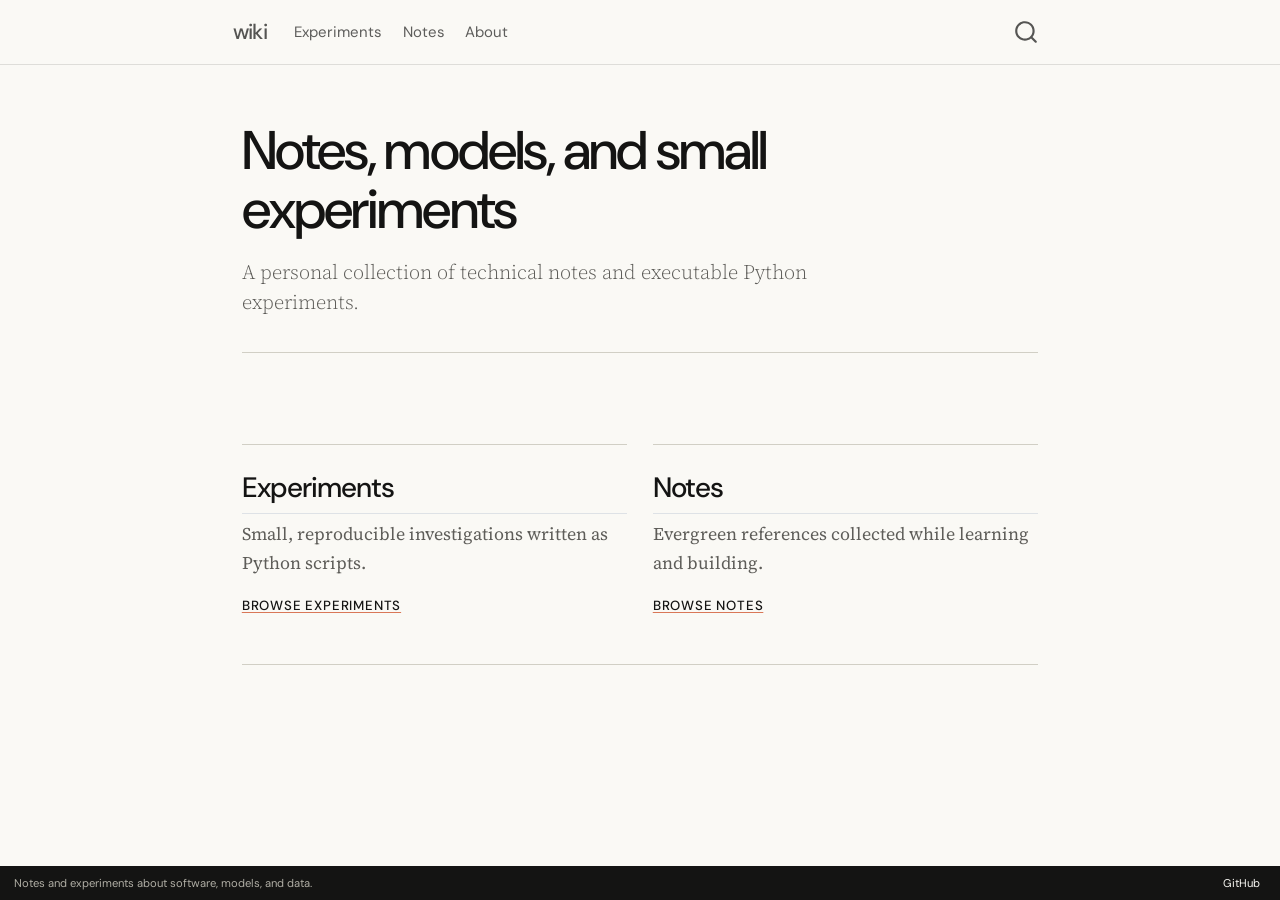
==== docs/index.html @ febb71d8 "change structure to contain web in docs folder" ====
<!DOCTYPE html>
<html xmlns="http://www.w3.org/1999/xhtml" lang="en" xml:lang="en"><head>

<meta charset="utf-8">
<meta name="generator" content="quarto-1.10.18">

<meta name="viewport" content="width=device-width, initial-scale=1.0, user-scalable=yes">


<title>Notes, models, and small experiments – wiki</title>
<style>
/* Default styles provided by pandoc.
** See https://pandoc.org/MANUAL.html#variables-for-html for config info.
*/
span.smallcaps{font-variant: small-caps;}
div.columns{display: flex; gap: 1.5em;}
div.column{flex: auto;}
@media screen {
div.columns{gap: min(4vw, 1.5em);}
div.column{overflow-x: auto;}
}
div.hanging-indent{margin-left: 1.5em; text-indent: -1.5em;}
ul.task-list{list-style: none;}
ul.task-list li input[type="checkbox"] {
  width: 0.8em;
  margin: 0 0.8em 0.2em -1em; /* quarto-specific, see https://github.com/quarto-dev/quarto-cli/issues/4556 */ 
  vertical-align: middle;
}
</style>


<script src="site_libs/quarto-nav/quarto-nav.js"></script>
<script src="site_libs/quarto-nav/headroom.min.js"></script>
<script src="site_libs/clipboard/clipboard.min.js"></script>
<script src="site_libs/quarto-search/autocomplete.umd.js"></script>
<script src="site_libs/quarto-search/fuse.min.js"></script>
<script src="site_libs/quarto-search/quarto-search.js"></script>
<meta name="quarto:offset" content="./">
<script src="site_libs/quarto-html/quarto.js" type="module"></script>
<script src="site_libs/quarto-html/tabsets/tabsets.js" type="module"></script>
<script src="site_libs/quarto-html/popper.min.js"></script>
<script src="site_libs/quarto-html/tippy.umd.min.js"></script>
<script src="site_libs/quarto-html/anchor.min.js"></script>
<link href="site_libs/quarto-html/tippy.css" rel="stylesheet">
<link href="site_libs/quarto-html/quarto-syntax-highlighting-64a204ab8560d761af7679ceaba22944.css" rel="stylesheet" id="quarto-text-highlighting-styles">
<script src="site_libs/bootstrap/bootstrap.min.js"></script>
<link href="site_libs/bootstrap/bootstrap-icons.css" rel="stylesheet">
<link href="site_libs/bootstrap/bootstrap-49ee457823c5891780f98212ec73e5d5.min.css" rel="stylesheet" append-hash="true" id="quarto-bootstrap" data-mode="light">
<script id="quarto-search-options" type="application/json">{
  "location": "navbar",
  "copy-button": false,
  "collapse-after": 3,
  "panel-placement": "end",
  "type": "overlay",
  "limit": 50,
  "keyboard-shortcut": [
    "f",
    "/",
    "s"
  ],
  "show-item-context": false,
  "language": {
    "search-no-results-text": "No results",
    "search-matching-documents-text": "matching documents",
    "search-copy-link-title": "Copy link to search",
    "search-hide-matches-text": "Hide additional matches",
    "search-more-match-text": "more match in this document",
    "search-more-matches-text": "more matches in this document",
    "search-clear-button-title": "Clear",
    "search-text-placeholder": "",
    "search-detached-cancel-button-title": "Cancel",
    "search-submit-button-title": "Submit",
    "search-label": "Search"
  }
}</script>


<link rel="stylesheet" href="styles.css">
</head>

<body class="nav-fixed fullcontent quarto-light">

<div id="quarto-search-results"></div>
  <header id="quarto-header" class="headroom fixed-top">
    <nav class="navbar navbar-expand-lg " data-bs-theme="dark">
      <div class="navbar-container container-fluid">
      <div class="navbar-brand-container mx-auto">
    <a class="navbar-brand" href="./index.html">
    <span class="navbar-title">wiki</span>
    </a>
  </div>
            <div id="quarto-search" class="" title="Search"></div>
          <button class="navbar-toggler" type="button" data-bs-toggle="collapse" data-bs-target="#navbarCollapse" aria-controls="navbarCollapse" role="menu" aria-expanded="false" aria-label="Toggle navigation" onclick="if (window.quartoToggleHeadroom) { window.quartoToggleHeadroom(); }">
  <span class="navbar-toggler-icon"></span>
</button>
          <div class="collapse navbar-collapse" id="navbarCollapse">
            <ul class="navbar-nav navbar-nav-scroll me-auto">
  <li class="nav-item">
    <a class="nav-link" href="./experiments/index.html"> 
<span class="menu-text">Experiments</span></a>
  </li>  
  <li class="nav-item">
    <a class="nav-link" href="./notes/index.html"> 
<span class="menu-text">Notes</span></a>
  </li>  
  <li class="nav-item">
    <a class="nav-link" href="./about.html"> 
<span class="menu-text">About</span></a>
  </li>  
</ul>
          </div> <!-- /navcollapse -->
            <div class="quarto-navbar-tools">
</div>
      </div> <!-- /container-fluid -->
    </nav>
</header>
<!-- content -->
<div id="quarto-content" class="quarto-container page-columns page-rows-contents page-layout-article page-navbar">
<!-- sidebar -->
<!-- margin-sidebar -->
    
<!-- main -->
<main class="content" id="quarto-document-content">

<header id="title-block-header" class="quarto-title-block default">
<div class="quarto-title">
<h1 class="title">Notes, models, and small experiments</h1>
<p class="subtitle lead">A personal collection of technical notes and executable Python experiments.</p>
</div>



<div class="quarto-title-meta">

    
  
    
  </div>
  


</header>


<div class="home-sections">
<div class="grid">
<section id="experiments" class="level2 g-col-12 g-col-md-6">
<h2 class="anchored" data-anchor-id="experiments">Experiments</h2>
<p>Small, reproducible investigations written as Python scripts.</p>
<p><a href="experiments/">Browse experiments</a></p>
</section>
<section id="notes" class="level2 g-col-12 g-col-md-6">
<h2 class="anchored" data-anchor-id="notes">Notes</h2>
<p>Evergreen references collected while learning and building.</p>
<p><a href="notes/">Browse notes</a></p>
</section>
</div>
</div>



</main> <!-- /main -->
<script id="quarto-html-after-body" type="application/javascript">
  window.document.addEventListener("DOMContentLoaded", function (event) {
    const icon = "";
    const anchorJS = new window.AnchorJS();
    anchorJS.options = {
      placement: 'right',
      icon: icon
    };
    anchorJS.add('.anchored');
    const isCodeAnnotation = (el) => {
      for (const clz of el.classList) {
        if (clz.startsWith('code-annotation-')) {                     
          return true;
        }
      }
      return false;
    }
    const onCopySuccess = function(e) {
      // button target
      const button = e.trigger;
      // don't keep focus
      button.blur();
      // flash "checked"
      button.classList.add('code-copy-button-checked');
      var currentTitle = button.getAttribute("title");
      button.setAttribute("title", "Copied!");
      let tooltip;
      if (window.bootstrap) {
        button.setAttribute("data-bs-toggle", "tooltip");
        button.setAttribute("data-bs-placement", "left");
        button.setAttribute("data-bs-title", "Copied!");
        tooltip = new bootstrap.Tooltip(button, 
          { trigger: "manual", 
            customClass: "code-copy-button-tooltip",
            offset: [0, -8]});
        tooltip.show();    
      }
      setTimeout(function() {
        if (tooltip) {
          tooltip.hide();
          button.removeAttribute("data-bs-title");
          button.removeAttribute("data-bs-toggle");
          button.removeAttribute("data-bs-placement");
        }
        button.setAttribute("title", currentTitle);
        button.classList.remove('code-copy-button-checked');
      }, 1000);
      // clear code selection
      e.clearSelection();
    }
    const getTextToCopy = function(trigger) {
      const outerScaffold = trigger.parentElement.cloneNode(true);
      const codeEl = outerScaffold.querySelector('code');
      for (const childEl of codeEl.children) {
        if (isCodeAnnotation(childEl)) {
          childEl.remove();
        }
      }
      return codeEl.innerText;
    }
    const clipboard = new window.ClipboardJS('.code-copy-button:not([data-in-quarto-modal])', {
      text: getTextToCopy
    });
    clipboard.on('success', onCopySuccess);
    if (window.document.getElementById('quarto-embedded-source-code-modal')) {
      const clipboardModal = new window.ClipboardJS('.code-copy-button[data-in-quarto-modal]', {
        text: getTextToCopy,
        container: window.document.getElementById('quarto-embedded-source-code-modal')
      });
      clipboardModal.on('success', onCopySuccess);
    }
      var localhostRegex = new RegExp(/^(?:http|https):\/\/localhost\:?[0-9]*\//);
      var mailtoRegex = new RegExp(/^mailto:/);
        var filterRegex = new RegExp("https:\/\/januvojta\.github\.io\/wiki");
      var isInternal = (href) => {
          return filterRegex.test(href) || localhostRegex.test(href) || mailtoRegex.test(href);
      }
      // Inspect non-navigation links and adorn them if external
     var links = window.document.querySelectorAll('a[href]:not(.nav-link):not(.navbar-brand):not(.toc-action):not(.sidebar-link):not(.sidebar-item-toggle):not(.pagination-link):not(.no-external):not([aria-hidden]):not(.dropdown-item):not(.quarto-navigation-tool):not(.about-link)');
      for (var i=0; i<links.length; i++) {
        const link = links[i];
        if (!isInternal(link.href)) {
          // undo the damage that might have been done by quarto-nav.js in the case of
          // links that we want to consider external
          if (link.dataset.originalHref !== undefined) {
            link.href = link.dataset.originalHref;
          }
        }
      }
    function tippyHover(el, contentFn, onTriggerFn, onUntriggerFn) {
      const config = {
        allowHTML: true,
        maxWidth: 500,
        delay: 100,
        arrow: false,
        appendTo: function(el) {
            return el.parentElement;
        },
        interactive: true,
        interactiveBorder: 10,
        theme: 'quarto',
        placement: 'bottom-start',
      };
      if (contentFn) {
        config.content = contentFn;
      }
      if (onTriggerFn) {
        config.onTrigger = onTriggerFn;
      }
      if (onUntriggerFn) {
        config.onUntrigger = onUntriggerFn;
      }
      window.tippy(el, config); 
    }
    const noterefs = window.document.querySelectorAll('a[role="doc-noteref"]');
    for (var i=0; i<noterefs.length; i++) {
      const ref = noterefs[i];
      tippyHover(ref, function() {
        // use id or data attribute instead here
        let href = ref.getAttribute('data-footnote-href') || ref.getAttribute('href');
        try { href = new URL(href).hash; } catch {}
        const id = href.replace(/^#\/?/, "");
        const note = window.document.getElementById(id);
        if (note) {
          return note.innerHTML;
        } else {
          return "";
        }
      });
    }
    const xrefs = window.document.querySelectorAll('a.quarto-xref');
    const processXRef = (id, note) => {
      // Strip column container classes
      const stripColumnClz = (el) => {
        el.classList.remove("page-full", "page-columns");
        if (el.children) {
          for (const child of el.children) {
            stripColumnClz(child);
          }
        }
      }
      stripColumnClz(note)
      if (id === null || id.startsWith('sec-')) {
        // Special case sections, only their first couple elements
        const container = document.createElement("div");
        if (note.children && note.children.length > 2) {
          container.appendChild(note.children[0].cloneNode(true));
          for (let i = 1; i < note.children.length; i++) {
            const child = note.children[i];
            if (child.tagName === "P" && child.innerText === "") {
              continue;
            } else {
              container.appendChild(child.cloneNode(true));
              break;
            }
          }
          if (window.Quarto?.typesetMath) {
            window.Quarto.typesetMath(container);
          }
          return container.innerHTML
        } else {
          if (window.Quarto?.typesetMath) {
            window.Quarto.typesetMath(note);
          }
          return note.innerHTML;
        }
      } else {
        // Remove any anchor links if they are present
        const anchorLink = note.querySelector('a.anchorjs-link');
        if (anchorLink) {
          anchorLink.remove();
        }
        if (window.Quarto?.typesetMath) {
          window.Quarto.typesetMath(note);
        }
        if (note.classList.contains("callout")) {
          return note.outerHTML;
        } else {
          return note.innerHTML;
        }
      }
    }
    for (var i=0; i<xrefs.length; i++) {
      const xref = xrefs[i];
      tippyHover(xref, undefined, function(instance) {
        instance.disable();
        let url = xref.getAttribute('href');
        let hash = undefined; 
        if (url.startsWith('#')) {
          hash = url;
        } else {
          try { hash = new URL(url).hash; } catch {}
        }
        if (hash) {
          const id = hash.replace(/^#\/?/, "");
          const note = window.document.getElementById(id);
          if (note !== null) {
            try {
              const html = processXRef(id, note.cloneNode(true));
              instance.setContent(html);
            } finally {
              instance.enable();
              instance.show();
            }
          } else {
            // See if we can fetch this
            fetch(url.split('#')[0])
            .then(res => res.text())
            .then(html => {
              const parser = new DOMParser();
              const htmlDoc = parser.parseFromString(html, "text/html");
              const note = htmlDoc.getElementById(id);
              if (note !== null) {
                const html = processXRef(id, note);
                instance.setContent(html);
              } 
            }).finally(() => {
              instance.enable();
              instance.show();
            });
          }
        } else {
          // See if we can fetch a full url (with no hash to target)
          // This is a special case and we should probably do some content thinning / targeting
          fetch(url)
          .then(res => res.text())
          .then(html => {
            const parser = new DOMParser();
            const htmlDoc = parser.parseFromString(html, "text/html");
            const note = htmlDoc.querySelector('main.content');
            if (note !== null) {
              // This should only happen for chapter cross references
              // (since there is no id in the URL)
              // remove the first header
              if (note.children.length > 0 && note.children[0].tagName === "HEADER") {
                note.children[0].remove();
              }
              const html = processXRef(null, note);
              instance.setContent(html);
            } 
          }).finally(() => {
            instance.enable();
            instance.show();
          });
        }
      }, function(instance) {
      });
    }
        let selectedAnnoteEl;
        const selectorForAnnotation = ( cell, annotation) => {
          let cellAttr = 'data-code-cell="' + cell + '"';
          let lineAttr = 'data-code-annotation="' +  annotation + '"';
          const selector = 'span[' + cellAttr + '][' + lineAttr + ']';
          return selector;
        }
        const selectCodeLines = (annoteEl) => {
          const doc = window.document;
          const targetCell = annoteEl.getAttribute("data-target-cell");
          const targetAnnotation = annoteEl.getAttribute("data-target-annotation");
          const annoteSpan = window.document.querySelector(selectorForAnnotation(targetCell, targetAnnotation));
          const lines = annoteSpan.getAttribute("data-code-lines").split(",");
          const lineIds = lines.map((line) => {
            return targetCell + "-" + line;
          })
          let top = null;
          let height = null;
          let parent = null;
          if (lineIds.length > 0) {
              //compute the position of the single el (top and bottom and make a div)
              const el = window.document.getElementById(lineIds[0]);
              top = el.offsetTop;
              height = el.offsetHeight;
              parent = el.parentElement.parentElement;
            if (lineIds.length > 1) {
              const lastEl = window.document.getElementById(lineIds[lineIds.length - 1]);
              const bottom = lastEl.offsetTop + lastEl.offsetHeight;
              height = bottom - top;
            }
            if (top !== null && height !== null && parent !== null) {
              // cook up a div (if necessary) and position it 
              let div = window.document.getElementById("code-annotation-line-highlight");
              if (div === null) {
                div = window.document.createElement("div");
                div.setAttribute("id", "code-annotation-line-highlight");
                div.style.position = 'absolute';
                parent.appendChild(div);
              }
              div.style.top = top - 2 + "px";
              div.style.height = height + 4 + "px";
              div.style.left = 0;
              let gutterDiv = window.document.getElementById("code-annotation-line-highlight-gutter");
              if (gutterDiv === null) {
                gutterDiv = window.document.createElement("div");
                gutterDiv.setAttribute("id", "code-annotation-line-highlight-gutter");
                gutterDiv.style.position = 'absolute';
                const codeCell = window.document.getElementById(targetCell);
                const gutter = codeCell.querySelector('.code-annotation-gutter');
                gutter.appendChild(gutterDiv);
              }
              gutterDiv.style.top = top - 2 + "px";
              gutterDiv.style.height = height + 4 + "px";
            }
            selectedAnnoteEl = annoteEl;
          }
        };
        const unselectCodeLines = () => {
          const elementsIds = ["code-annotation-line-highlight", "code-annotation-line-highlight-gutter"];
          elementsIds.forEach((elId) => {
            const div = window.document.getElementById(elId);
            if (div) {
              div.remove();
            }
          });
          selectedAnnoteEl = undefined;
        };
          // Handle positioning of the toggle
      window.addEventListener(
        "resize",
        throttle(() => {
          elRect = undefined;
          if (selectedAnnoteEl) {
            selectCodeLines(selectedAnnoteEl);
          }
        }, 10)
      );
      function throttle(fn, ms) {
      let throttle = false;
      let timer;
        return (...args) => {
          if(!throttle) { // first call gets through
              fn.apply(this, args);
              throttle = true;
          } else { // all the others get throttled
              if(timer) clearTimeout(timer); // cancel #2
              timer = setTimeout(() => {
                fn.apply(this, args);
                timer = throttle = false;
              }, ms);
          }
        };
      }
        // Attach click handler to the DT
        const annoteDls = window.document.querySelectorAll('dt[data-target-cell]');
        for (const annoteDlNode of annoteDls) {
          annoteDlNode.addEventListener('click', (event) => {
            const clickedEl = event.target;
            if (clickedEl !== selectedAnnoteEl) {
              unselectCodeLines();
              const activeEl = window.document.querySelector('dt[data-target-cell].code-annotation-active');
              if (activeEl) {
                activeEl.classList.remove('code-annotation-active');
              }
              selectCodeLines(clickedEl);
              clickedEl.classList.add('code-annotation-active');
            } else {
              // Unselect the line
              unselectCodeLines();
              clickedEl.classList.remove('code-annotation-active');
            }
          });
        }
    const findCites = (el) => {
      const parentEl = el.parentElement;
      if (parentEl) {
        const cites = parentEl.dataset.cites;
        if (cites) {
          return {
            el,
            cites: cites.split(' ')
          };
        } else {
          return findCites(el.parentElement)
        }
      } else {
        return undefined;
      }
    };
    var bibliorefs = window.document.querySelectorAll('a[role="doc-biblioref"]');
    for (var i=0; i<bibliorefs.length; i++) {
      const ref = bibliorefs[i];
      const citeInfo = findCites(ref);
      if (citeInfo) {
        tippyHover(citeInfo.el, function() {
          var popup = window.document.createElement('div');
          citeInfo.cites.forEach(function(cite) {
            var citeDiv = window.document.createElement('div');
            citeDiv.classList.add('hanging-indent');
            citeDiv.classList.add('csl-entry');
            var biblioDiv = window.document.getElementById('ref-' + cite);
            if (biblioDiv) {
              citeDiv.innerHTML = biblioDiv.innerHTML;
            }
            popup.appendChild(citeDiv);
          });
          return popup.innerHTML;
        });
      }
    }
  });
  </script>
</div> <!-- /content -->
<footer class="footer">
  <div class="nav-footer">
    <div class="nav-footer-left">
<p>Notes and experiments about software, models, and data.</p>
</div>   
    <div class="nav-footer-center">
      &nbsp;
    </div>
    <div class="nav-footer-right">
      <ul class="footer-items list-unstyled">
    <li class="nav-item">
    <a class="nav-link" href="https://github.com/januvojta/wiki">
<p>GitHub</p>
</a>
  </li>  
</ul>
    </div>
  </div>
</footer>




</body></html>
---- docs/site_libs/quarto-html/tippy.css ----
.tippy-box[data-animation=fade][data-state=hidden]{opacity:0}[data-tippy-root]{max-width:calc(100vw - 10px)}.tippy-box{position:relative;background-color:#333;color:#fff;border-radius:4px;font-size:14px;line-height:1.4;white-space:normal;outline:0;transition-property:transform,visibility,opacity}.tippy-box[data-placement^=top]>.tippy-arrow{bottom:0}.tippy-box[data-placement^=top]>.tippy-arrow:before{bottom:-7px;left:0;border-width:8px 8px 0;border-top-color:initial;transform-origin:center top}.tippy-box[data-placement^=bottom]>.tippy-arrow{top:0}.tippy-box[data-placement^=bottom]>.tippy-arrow:before{top:-7px;left:0;border-width:0 8px 8px;border-bottom-color:initial;transform-origin:center bottom}.tippy-box[data-placement^=left]>.tippy-arrow{right:0}.tippy-box[data-placement^=left]>.tippy-arrow:before{border-width:8px 0 8px 8px;border-left-color:initial;right:-7px;transform-origin:center left}.tippy-box[data-placement^=right]>.tippy-arrow{left:0}.tippy-box[data-placement^=right]>.tippy-arrow:before{left:-7px;border-width:8px 8px 8px 0;border-right-color:initial;transform-origin:center right}.tippy-box[data-inertia][data-state=visible]{transition-timing-function:cubic-bezier(.54,1.5,.38,1.11)}.tippy-arrow{width:16px;height:16px;color:#333}.tippy-arrow:before{content:"";position:absolute;border-color:transparent;border-style:solid}.tippy-content{position:relative;padding:5px 9px;z-index:1}
---- docs/site_libs/quarto-html/quarto-syntax-highlighting-64a204ab8560d761af7679ceaba22944.css ----
/* quarto syntax highlight colors */
:root {
  --quarto-hl-ot-color: #003B4F;
  --quarto-hl-at-color: #657422;
  --quarto-hl-ss-color: #20794D;
  --quarto-hl-an-color: #5E5E5E;
  --quarto-hl-fu-color: #4758AB;
  --quarto-hl-st-color: #20794D;
  --quarto-hl-cf-color: #003B4F;
  --quarto-hl-op-color: #5E5E5E;
  --quarto-hl-er-color: #AD0000;
  --quarto-hl-bn-color: #AD0000;
  --quarto-hl-al-color: #AD0000;
  --quarto-hl-va-color: #111111;
  --quarto-hl-bu-color: inherit;
  --quarto-hl-ex-color: inherit;
  --quarto-hl-pp-color: #AD0000;
  --quarto-hl-in-color: #5E5E5E;
  --quarto-hl-vs-color: #20794D;
  --quarto-hl-wa-color: #5E5E5E;
  --quarto-hl-do-color: #5E5E5E;
  --quarto-hl-im-color: #00769E;
  --quarto-hl-ch-color: #20794D;
  --quarto-hl-dt-color: #AD0000;
  --quarto-hl-fl-color: #AD0000;
  --quarto-hl-co-color: #5E5E5E;
  --quarto-hl-cv-color: #5E5E5E;
  --quarto-hl-cn-color: #8f5902;
  --quarto-hl-sc-color: #5E5E5E;
  --quarto-hl-dv-color: #AD0000;
  --quarto-hl-kw-color: #003B4F;
}

/* other quarto variables */
:root {
  --quarto-font-monospace: SFMono-Regular, Menlo, Monaco, Consolas, "Liberation Mono", "Courier New", monospace;
}

/* syntax highlight based on Pandoc's rules */
pre > code.sourceCode > span {
  color: #003B4F;
}

code.sourceCode > span {
  color: #003B4F;
}

div.sourceCode,
div.sourceCode pre.sourceCode {
  color: #003B4F;
}

/* Normal */
code span {
  color: #003B4F;
}

/* Alert */
code span.al {
  color: #AD0000;
  font-style: inherit;
}

/* Annotation */
code span.an {
  color: #5E5E5E;
  font-style: inherit;
}

/* Attribute */
code span.at {
  color: #657422;
  font-style: inherit;
}

/* BaseN */
code span.bn {
  color: #AD0000;
  font-style: inherit;
}

/* BuiltIn */
code span.bu {
  font-style: inherit;
}

/* ControlFlow */
code span.cf {
  color: #003B4F;
  font-weight: bold;
  font-style: inherit;
}

/* Char */
code span.ch {
  color: #20794D;
  font-style: inherit;
}

/* Constant */
code span.cn {
  color: #8f5902;
  font-style: inherit;
}

/* Comment */
code span.co {
  color: #5E5E5E;
  font-style: inherit;
}

/* CommentVar */
code span.cv {
  color: #5E5E5E;
  font-style: italic;
}

/* Documentation */
code span.do {
  color: #5E5E5E;
  font-style: italic;
}

/* DataType */
code span.dt {
  color: #AD0000;
  font-style: inherit;
}

/* DecVal */
code span.dv {
  color: #AD0000;
  font-style: inherit;
}

/* Error */
code span.er {
  color: #AD0000;
  font-style: inherit;
}

/* Extension */
code span.ex {
  font-style: inherit;
}

/* Float */
code span.fl {
  color: #AD0000;
  font-style: inherit;
}

/* Function */
code span.fu {
  color: #4758AB;
  font-style: inherit;
}

/* Import */
code span.im {
  color: #00769E;
  font-style: inherit;
}

/* Information */
code span.in {
  color: #5E5E5E;
  font-style: inherit;
}

/* Keyword */
code span.kw {
  color: #003B4F;
  font-weight: bold;
  font-style: inherit;
}

/* Operator */
code span.op {
  color: #5E5E5E;
  font-style: inherit;
}

/* Other */
code span.ot {
  color: #003B4F;
  font-style: inherit;
}

/* Preprocessor */
code span.pp {
  color: #AD0000;
  font-style: inherit;
}

/* SpecialChar */
code span.sc {
  color: #5E5E5E;
  font-style: inherit;
}

/* SpecialString */
code span.ss {
  color: #20794D;
  font-style: inherit;
}

/* String */
code span.st {
  color: #20794D;
  font-style: inherit;
}

/* Variable */
code span.va {
  color: #111111;
  font-style: inherit;
}

/* VerbatimString */
code span.vs {
  color: #20794D;
  font-style: inherit;
}

/* Warning */
code span.wa {
  color: #5E5E5E;
  font-style: italic;
}

.prevent-inlining {
  content: "</";
}

/*# sourceMappingURL=9d8d5bb603a83b8298b89080a598c93b.css.map */
---- docs/styles.css ----
@import url("https://fonts.googleapis.com/css2?family=DM+Sans:wght@400;500&family=Source+Serif+4:ital,wght@0,400;0,500;1,400&display=swap");

:root {
  --ink: #141413;
  --muted: #5e5d59;
  --rule: #d1cfc5;
  --paper: #faf9f5;
  --paper-dark: #f0eee6;
  --accent: #d97757;
  --sans: "DM Sans", system-ui, sans-serif;
  --serif: "Source Serif 4", Georgia, serif;
}

body {
  background: var(--paper);
  color: var(--ink);
  display: flex;
  flex-direction: column;
  min-height: 100vh;
}

#quarto-content {
  flex: 1 0 auto;
}

.footer {
  flex-shrink: 0;
}

body, main.content {
  font-family: var(--serif);
  font-size: 1.05rem;
  line-height: 1.65;
}

.navbar {
  --bs-navbar-color: var(--ink);
  --bs-navbar-hover-color: var(--ink);
  --bs-navbar-active-color: var(--ink);
  background: color-mix(in srgb, var(--paper) 94%, transparent) !important;
  border-bottom: 1px solid rgba(20, 20, 19, 0.12);
  font-family: var(--sans);
  font-size: 0.88rem;
  padding: 0.55rem 1rem;
}

.navbar-container {
  max-width: 840px;
  margin: auto;
}

.navbar-brand {
  font-weight: 500;
  letter-spacing: -0.03em;
}

.navbar .nav-link {
  color: var(--ink) !important;
  opacity: 0.68;
}

.navbar .nav-link:hover,
.navbar .nav-link.active {
  opacity: 1;
}

main.content {
  padding-top: 2.5rem;
}

#title-block-header {
  border: 0;
  margin: 1.5rem 0 3.5rem;
  padding: 0;
}

h1, h2, h3, h4,
.listing-title,
.quarto-title-meta,
.quarto-categories,
.sidebar,
.nav-footer {
  font-family: var(--sans);
}

h1, h2, h3, h4 {
  color: var(--ink);
  font-weight: 500;
  letter-spacing: -0.035em;
}

h1.title {
  font-size: clamp(2.4rem, 6vw, 3.2rem);
  line-height: 1.08;
  max-width: 690px;
}

.quarto-title .subtitle,
.quarto-title .description {
  color: var(--muted);
  font-family: var(--serif);
  font-size: 1.2rem;
  line-height: 1.5;
  max-width: 590px;
  margin-top: 1rem;
}

h2 {
  margin-top: 2.75rem;
}

a {
  color: var(--ink);
  text-decoration-color: var(--accent);
  text-decoration-thickness: 1px;
  text-underline-offset: 0.16em;
}

a:hover {
  color: var(--accent);
}

.home-sections {
  border-bottom: 1px solid var(--rule);
  margin-top: 4.5rem;
}

.home-sections section {
  border-top: 1px solid var(--rule);
  padding: 1.5rem 0 2rem;
}

.home-sections h2 {
  font-size: 1.65rem;
  margin: 0 0 0.35rem;
}

.home-sections p {
  color: var(--muted);
  margin-bottom: 0.65rem;
}

.home-sections a {
  font-family: var(--sans);
  font-size: 0.78rem;
  font-weight: 500;
  letter-spacing: 0.06em;
  text-transform: uppercase;
}

.quarto-listing-default .quarto-post {
  border-bottom: 1px solid var(--rule);
  margin: 0;
  padding: 1.5rem 0;
}

.quarto-listing-default .quarto-post:first-child {
  border-top: 1px solid var(--rule);
}

.quarto-listing-default .listing-title {
  font-size: 1.55rem;
  font-weight: 500;
  letter-spacing: -0.03em;
  line-height: 1.2;
}

.quarto-listing-default .listing-description {
  color: var(--muted);
  font-family: var(--serif);
  line-height: 1.5;
}

.quarto-listing-default .listing-date,
.listing-category,
.quarto-category,
.quarto-title-meta-heading {
  color: var(--muted);
  font-family: var(--sans);
  font-size: 0.68rem !important;
  letter-spacing: 0.06em;
  text-transform: uppercase;
}

.listing-category,
.quarto-category {
  border: 0 !important;
  padding: 0 !important;
}

.quarto-listing-default .thumbnail img {
  background: white;
  border-radius: 0.35rem;
}

.quarto-title-meta {
  border-top: 1px solid var(--rule);
  margin-top: 2rem;
  padding-top: 0.85rem;
}

.quarto-title-meta-contents,
.quarto-title-meta-contents p {
  color: var(--muted);
  font-size: 0.78rem;
}

pre,
code,
.cell-output {
  font-family: "SFMono-Regular", Consolas, "Liberation Mono", monospace;
}

div.sourceCode,
pre.sourceCode {
  background: var(--paper-dark);
  border: 0;
  border-radius: 0.35rem;
}

.cell-output-display img {
  border: 1px solid var(--rule);
}

figcaption {
  color: var(--muted);
  font-family: var(--serif);
  font-size: 0.9rem;
}

#TOC,
.quarto-listing-category {
  color: var(--muted);
  font-family: var(--sans);
  font-size: 0.78rem;
}

.nav-footer {
  align-items: center;
  color: #b0aea5;
  font-size: 0.8rem;
  line-height: 1.5;
  margin-top: 1rem;
  min-height: 0;
  padding: 0.5rem max(1.25rem, calc((100vw - 840px) / 2));
}

.nav-footer a {
  color: var(--paper);
}

.nav-footer p {
  margin: 0;
}

.nav-footer .footer-items {
  display: flex;
  justify-content: flex-end;
  margin-bottom: 0;
  padding-block: 0;
}

.nav-footer > div {
  margin-block: 0;
  min-height: 0;
}

.nav-footer-center:empty {
  display: none;
}

@media (min-width: 992px) {
  .page-columns .content {
    max-width: 52.5rem;
  }
}

@media (max-width: 767px) {
  main.content {
    max-width: calc(100vw - 3rem);
    min-width: 0;
    padding-top: 1.25rem;
    width: 100%;
  }

  #title-block-header {
    margin-bottom: 2.5rem;
  }

  .home-sections {
    margin-top: 3rem;
  }

  .quarto-listing-default .listing-title {
    font-size: 1.3rem;
  }

  .nav-footer {
    margin-top: 1rem;
  }
}
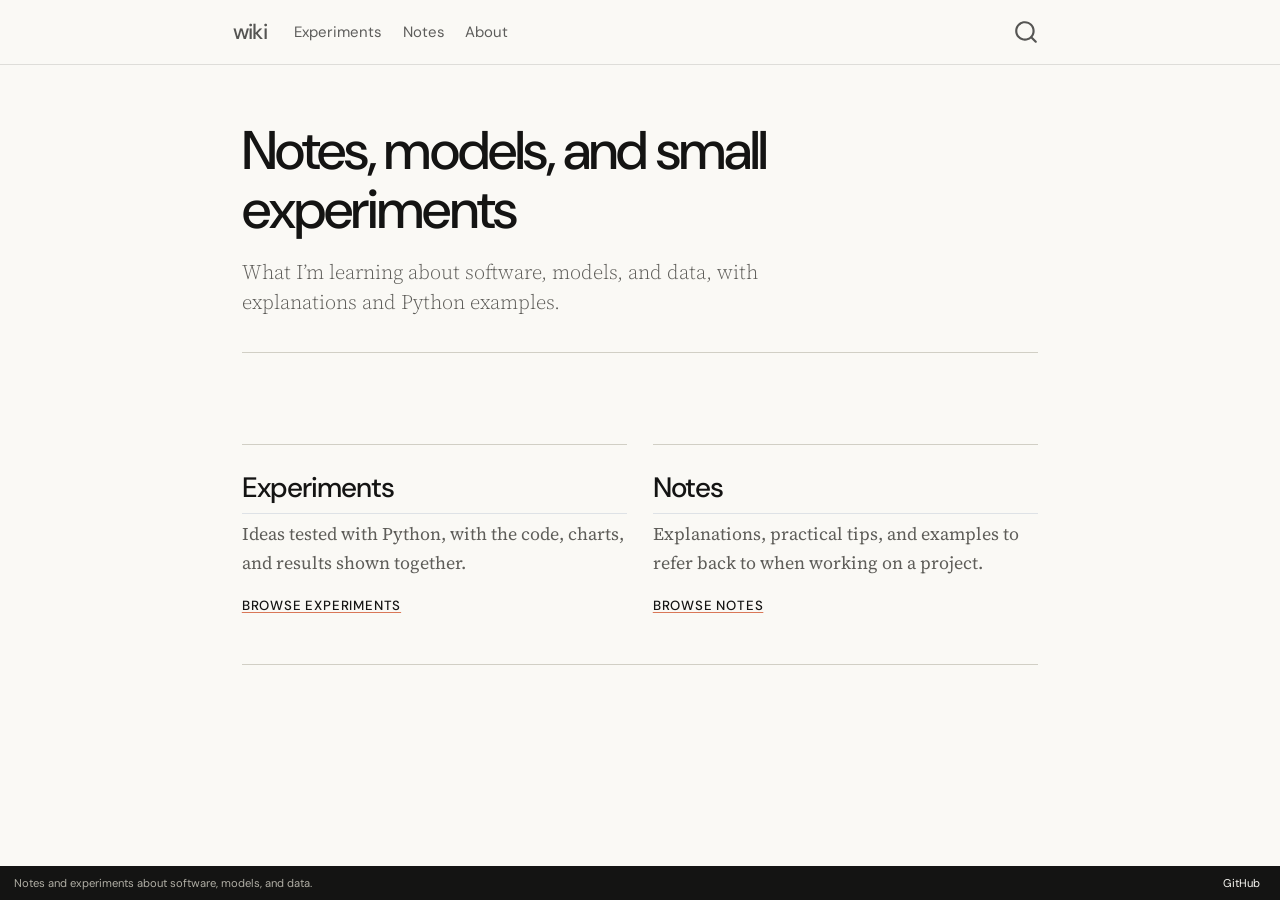
==== commit c78efe3c: "change section descriptions" ====
--- a/docs/index.html
+++ b/docs/index.html
@@ -125,7 +125,7 @@
 <header id="title-block-header" class="quarto-title-block default">
 <div class="quarto-title">
 <h1 class="title">Notes, models, and small experiments</h1>
-<p class="subtitle lead">A personal collection of technical notes and executable Python experiments.</p>
+<p class="subtitle lead">What I’m learning about software, models, and data, with explanations and Python examples.</p>
 </div>
 
 
@@ -146,12 +146,12 @@
 <div class="grid">
 <section id="experiments" class="level2 g-col-12 g-col-md-6">
 <h2 class="anchored" data-anchor-id="experiments">Experiments</h2>
-<p>Small, reproducible investigations written as Python scripts.</p>
+<p>Ideas tested with Python, with the code, charts, and results shown together.</p>
 <p><a href="experiments/">Browse experiments</a></p>
 </section>
 <section id="notes" class="level2 g-col-12 g-col-md-6">
 <h2 class="anchored" data-anchor-id="notes">Notes</h2>
-<p>Evergreen references collected while learning and building.</p>
+<p>Explanations, practical tips, and examples to refer back to when working on a project.</p>
 <p><a href="notes/">Browse notes</a></p>
 </section>
 </div>
